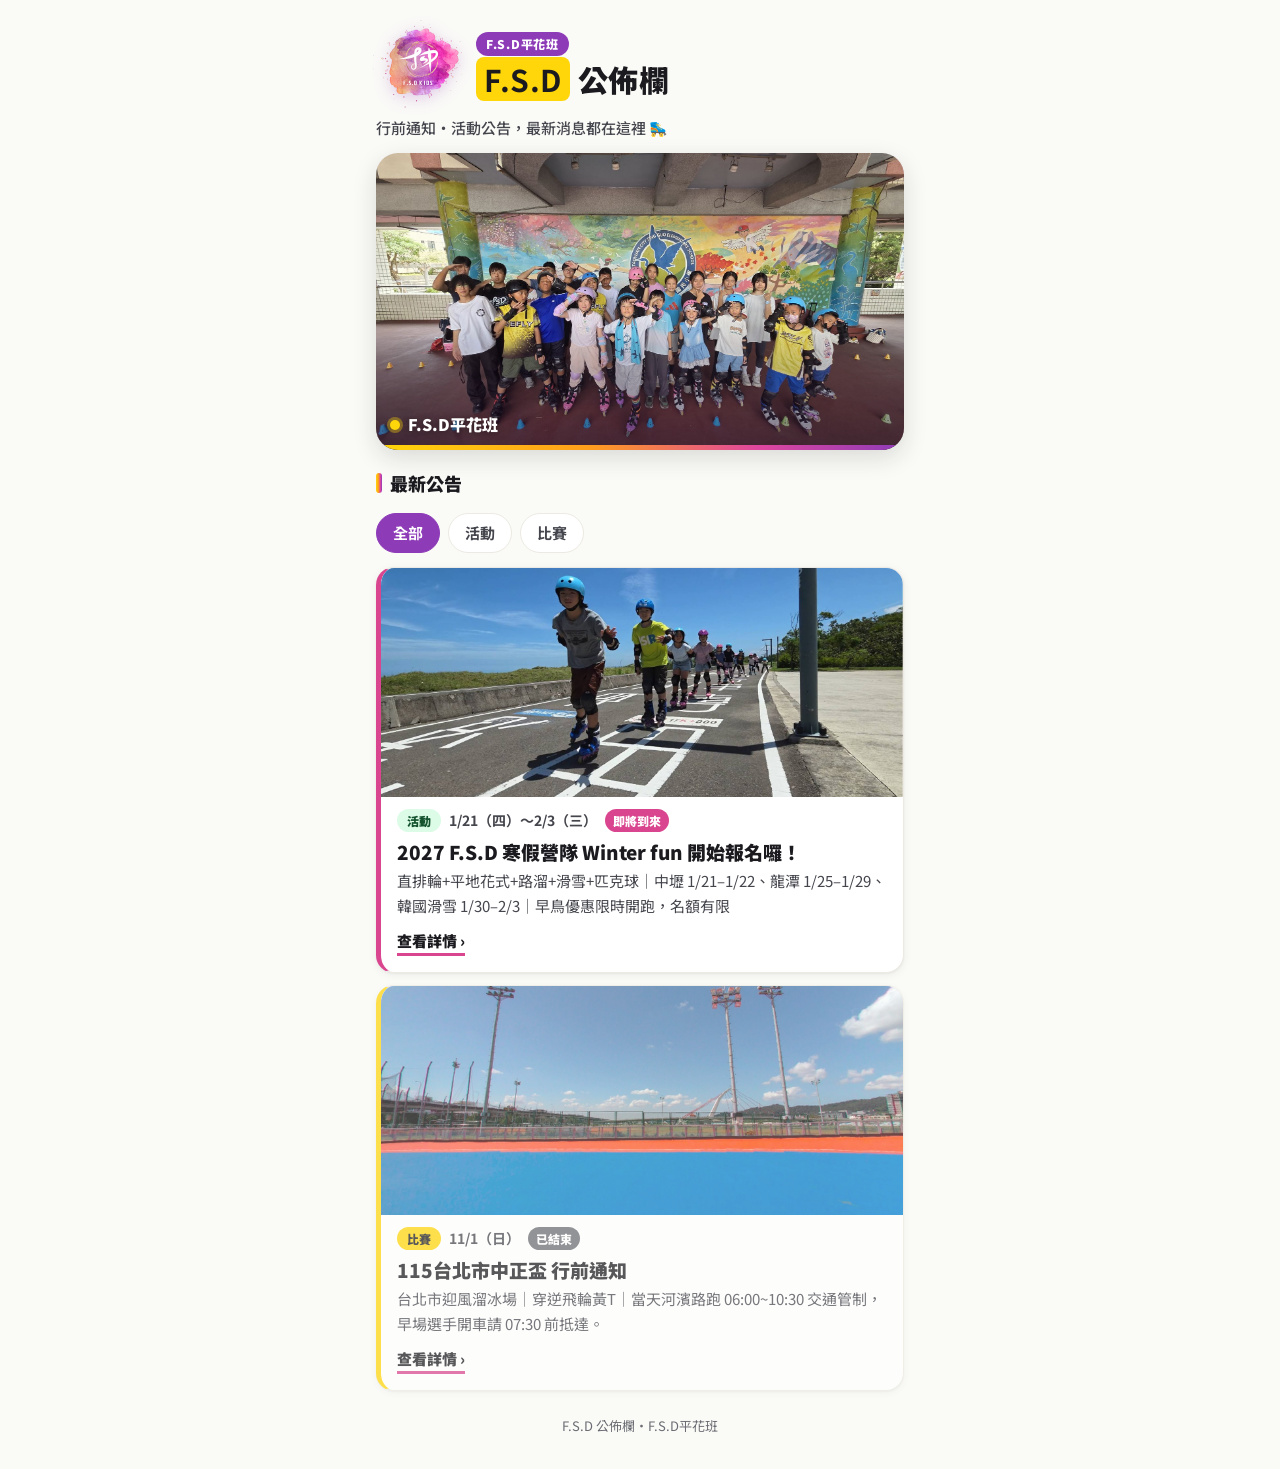
==== index.html @ 0afe8280 "已結束的公告標上「已結束」 首頁與公告頁依結束日（可選 end_date）在瀏覽當下顯示灰色徽章。  Co-authored-by: wayneking66 <wayneking66@users.no" ====
<!doctype html>
<html lang="zh-Hant-TW">
<head>
<meta charset="utf-8">
<meta name="viewport" content="width=device-width, initial-scale=1, viewport-fit=cover">
<title>F.S.D 公佈欄</title>
<meta name="description" content="F.S.D平花班 的行前通知與活動公告，最新消息都在這裡。">
<meta name="theme-color" content="#FFD60A">
<meta property="og:type" content="website">
<meta property="og:site_name" content="F.S.D 公佈欄">
<meta property="og:title" content="F.S.D 公佈欄">
<meta property="og:description" content="F.S.D平花班 的行前通知與活動公告，最新消息都在這裡。">
<meta property="og:locale" content="zh_TW">
<meta property="og:url" content="https://wayneking66.github.io/fsd-board/">
<link rel="preconnect" href="https://fonts.googleapis.com">
<link rel="preconnect" href="https://fonts.gstatic.com" crossorigin>
<link href="https://fonts.googleapis.com/css2?family=Noto+Sans+TC:wght@400;500;700;900&display=swap" rel="stylesheet">
<meta property="og:image" content="https://wayneking66.github.io/fsd-board/assets/og.jpg">
<meta property="og:image:width" content="1200">
<meta property="og:image:height" content="630">
<link rel="icon" href="favicon.ico" sizes="any">
<link rel="icon" type="image/png" sizes="32x32" href="assets/favicon-32.png">
<link rel="apple-touch-icon" href="assets/apple-touch-icon.png">
<link rel="stylesheet" href="assets/style.css">
</head>
<body style="padding-bottom:24px">
<main class="wrap">
  <header class="site-head">
    <img src="assets/logo-192.png" alt="F.S.D KIDS 標誌" width="96" height="96">
    <div><span class="team">F.S.D平花班</span><h1><b>F.S.D</b> 公佈欄</h1></div>
  </header>
  <p class="tagline">行前通知・活動公告，最新消息都在這裡 🛼</p>
  <figure class="photo" style="margin-left:0;margin-right:0">
    <img src="assets/team.jpg" alt="F.S.D平花班 團體照" width="1600" height="901">
    <figcaption><i></i>F.S.D平花班</figcaption><span class="bar"></span>
  </figure>
  <h2 class="sec-h">最新公告</h2>
  <nav class="filters" aria-label="分類篩選"><button type="button" data-f="" aria-pressed="true">全部</button><button type="button" data-f="活動" aria-pressed="false">活動</button><button type="button" data-f="比賽" aria-pressed="false">比賽</button></nav>
  <div class="list" id="list">
    <a class="item 活動 has-img" href="notices/2027-01-21-winter-fun.html" data-cat="活動" data-date="2027-01-21" data-end="2027-02-03">
      <span class="thumb"><img src="assets/winter-fun-cover.jpg" alt="F.S.D 路溜" loading="lazy"></span>
      <div class="row"><span class="cat 活動">活動</span><time datetime="2027-01-21">1/21（四）～2/3（三）</time></div>
      <h2>2027 F.S.D 寒假營隊 Winter fun 開始報名囉！</h2>
      <p>直排輪+平地花式+路溜+滑雪+匹克球｜中壢 1/21–1/22、龍潭 1/25–1/29、韓國滑雪 1/30–2/3｜早鳥優惠限時開跑，名額有限</p>
      <span class="more">查看詳情 ›</span>
    </a>
    <a class="item 比賽 has-img" href="notices/2026-11-01-zhongzheng-cup.html" data-cat="比賽" data-date="2026-11-01" data-end="2026-11-01">
      <span class="thumb"><img src="assets/venue-yingfeng.jpg" alt="迎風溜冰場" loading="lazy"></span>
      <div class="row"><span class="cat 比賽">比賽</span><time datetime="2026-11-01">11/1（日）</time></div>
      <h2>115台北市中正盃 行前通知</h2>
      <p>台北市迎風溜冰場｜穿逆飛輪黃T｜當天河濱路跑 06:00~10:30 交通管制，早場選手開車請 07:30 前抵達。</p>
      <span class="more">查看詳情 ›</span>
    </a>
  </div>
  <p class="empty" id="empty" hidden>這個分類目前沒有公告</p>
  <footer>F.S.D 公佈欄・F.S.D平花班</footer>
</main>
<script>
(function(){
  var today=new Date(), t=today.getFullYear()+'-'+('0'+(today.getMonth()+1)).slice(-2)+'-'+('0'+today.getDate()).slice(-2);
  var items=[].slice.call(document.querySelectorAll('.item'));
  items.forEach(function(a){ var d=a.getAttribute('data-date'), end=a.getAttribute('data-end')||d;
    if(end<t){ a.classList.add('past');
      var s=document.createElement('span'); s.className='ended'; s.textContent='已結束'; a.querySelector('.row').appendChild(s); }
    else if(items.indexOf(a)===items.filter(function(x){return x.getAttribute('data-date')>=t}).length-1){
      var s=document.createElement('span'); s.className='new'; s.textContent='即將到來'; a.querySelector('.row').appendChild(s);}
  });
  var btns=[].slice.call(document.querySelectorAll('.filters button'));
  btns.forEach(function(b){ b.addEventListener('click',function(){
    var f=b.getAttribute('data-f'), n=0;
    btns.forEach(function(x){x.setAttribute('aria-pressed', x===b?'true':'false')});
    items.forEach(function(a){ var show=!f||a.getAttribute('data-cat')===f; a.hidden=!show; if(show)n++; });
    document.getElementById('empty').hidden=n>0;
  }); });
})();
</script>
</body>
</html>
---- assets/style.css ----
/* F.S.D 公佈欄 — shared styles (mobile-first) */
:root{
  --y:#FFD60A; --y2:#FFE866; --y-soft:#FFF8D6; --ink:#1B1B1F; --ink2:#45464D; --muted:#6B6C73;
  --bg:#FAFAF7; --card:#fff; --line:#ECEAE2; --warn:#C2410C; --warn-bg:#FFF1E6; --warn-line:#FDBA74;
  --p:#8E3BB8; --pk:#D9468F; --p-soft:#F6ECFB; --grad:linear-gradient(90deg,#FFD60A,#FF9F1C 40%,#E0479E 72%,#8E3BB8);
  --r:18px; --shadow:0 2px 10px rgba(27,27,31,.06),0 1px 2px rgba(27,27,31,.05);
}
*{box-sizing:border-box}
html{-webkit-text-size-adjust:100%}
body{margin:0;font-family:"Noto Sans TC",-apple-system,"PingFang TC","Microsoft JhengHei",sans-serif;
  background:var(--bg);color:var(--ink);line-height:1.65;font-size:16px;padding-bottom:96px}
a{color:inherit}
.wrap{max-width:560px;margin:0 auto;padding:0 16px}
h1,h2,h3{line-height:1.3;margin:0}
.sr{position:absolute;width:1px;height:1px;overflow:hidden;clip:rect(0 0 0 0)}

/* top bar */
.topbar{position:sticky;top:0;z-index:20;background:rgba(250,250,247,.92);backdrop-filter:blur(8px);
  -webkit-backdrop-filter:blur(8px);border-bottom:1px solid var(--line)}
.topbar .wrap{display:flex;align-items:center;gap:10px;height:56px}
.back{display:inline-flex;align-items:center;gap:6px;text-decoration:none;font-weight:700;
  min-height:44px;padding:0 14px 0 10px;border-radius:999px;background:var(--y);color:var(--ink)}
.back svg{width:18px;height:18px}
.brand{font-weight:900;letter-spacing:.02em;font-size:17px;margin-left:auto;color:var(--ink2)}
.brand b{background:var(--y);padding:0 6px;border-radius:6px;color:var(--ink)}

/* hero */
.hero{margin:16px 0;background:var(--y);border-radius:24px;padding:22px 20px 20px;position:relative;overflow:hidden;box-shadow:var(--shadow)}
.hero:after{content:"";position:absolute;right:-50px;top:-50px;width:170px;height:170px;border-radius:50%;
  background:rgba(255,255,255,.28)}
.hero:before{content:"";position:absolute;right:30px;bottom:-70px;width:140px;height:140px;border-radius:50%;
  background:rgba(255,255,255,.18)}
.hero>*{position:relative;z-index:1}
.eyebrow{display:inline-block;font-size:13px;font-weight:700;background:var(--ink);color:var(--y);
  padding:3px 10px;border-radius:999px;letter-spacing:.06em}
.hero h1{font-size:28px;font-weight:900;margin:12px 0 6px}
.hero .sub{font-weight:500;color:#3a3510;margin:0}
.hero-meta{display:flex;flex-wrap:wrap;gap:8px;margin-top:14px}
.pill{display:inline-flex;align-items:center;gap:6px;background:rgba(255,255,255,.75);border-radius:999px;
  padding:6px 12px;font-weight:700;font-size:15px}

/* sections */
section{margin:22px 0}
.sec-title{display:flex;align-items:center;gap:8px;font-size:19px;font-weight:900;margin:0 0 12px}
.sec-title .ico{width:32px;height:32px;display:grid;place-items:center;border-radius:10px;background:var(--y-soft);font-size:17px}
.card{background:var(--card);border:1px solid var(--line);border-radius:var(--r);padding:16px;box-shadow:var(--shadow)}

/* info grid */
.info{display:grid;gap:10px}
.info .card{display:flex;gap:14px;align-items:flex-start}
.info .k{flex:0 0 auto;width:44px;height:44px;border-radius:14px;background:var(--y-soft);display:grid;place-items:center;font-size:22px}
.info .lbl{font-size:13px;color:var(--muted);font-weight:700;letter-spacing:.04em}
.info .val{font-size:17px;font-weight:700}
.info .body{flex:1;min-width:0}
.chips{display:flex;flex-wrap:wrap;gap:6px;margin-top:6px}
.chip{background:var(--y-soft);border:1px solid #F5E08A;border-radius:999px;padding:4px 11px;font-size:15px;font-weight:500}
.mini-btn{display:inline-flex;align-items:center;justify-content:center;gap:6px;margin-top:10px;min-height:44px;
  padding:0 16px;border-radius:12px;background:var(--ink);color:#fff;text-decoration:none;font-weight:700;font-size:15px}

/* big buttons */
.btns{display:grid;gap:10px}
.btn{display:flex;align-items:center;gap:12px;min-height:64px;padding:12px 16px;border-radius:16px;text-decoration:none;
  font-weight:900;font-size:17px;box-shadow:var(--shadow)}
.btn small{display:block;font-weight:500;font-size:13px;opacity:.8}
.btn .bi{font-size:24px}
.btn .arr{margin-left:auto;font-size:20px}
.btn-y{background:var(--y);color:var(--ink)}
.btn-d{background:var(--ink);color:#fff}

/* warning */
.warn{background:var(--warn-bg);border:2px solid var(--warn-line);border-radius:var(--r);padding:16px;}
.warn h2{color:var(--warn);font-size:19px;font-weight:900;display:flex;gap:8px;align-items:center}
.warn .tag{display:inline-block;background:var(--warn);color:#fff;font-size:12px;font-weight:700;padding:2px 8px;border-radius:999px;margin-left:auto;white-space:nowrap}
.warn p{margin:10px 0 0}
.warn .hl{background:#fff;border-radius:12px;padding:12px;margin-top:12px;border-left:5px solid var(--warn)}
.warn strong{color:#9A3412}
.kv{display:grid;grid-template-columns:auto 1fr;gap:6px 12px;margin-top:12px;font-size:15px}
.kv dt{font-weight:900;color:var(--warn)}
.kv dd{margin:0}

/* timeline */
.legend{display:flex;gap:12px;flex-wrap:wrap;font-size:13px;color:var(--ink2);margin:-4px 0 12px}
.legend span{display:inline-flex;align-items:center;gap:6px}
.dot{width:12px;height:12px;border-radius:50%;display:inline-block;background:#D6D5CF}
.dot.on{background:var(--y);box-shadow:0 0 0 2px var(--ink)}
.tl{list-style:none;margin:0;padding:0;position:relative}
.tl:before{content:"";position:absolute;left:9px;top:8px;bottom:8px;width:2px;background:var(--line)}
.tl li{position:relative;padding:0 0 10px 30px}
.tl li:before{content:"";position:absolute;left:3px;top:18px;width:14px;height:14px;border-radius:50%;background:#D6D5CF;border:2px solid var(--bg)}
.tl .ev{border-radius:14px;padding:10px 14px;background:transparent;color:var(--muted)}
.tl .time{font-variant-numeric:tabular-nums;font-size:13px;font-weight:700;letter-spacing:.02em}
.tl .name{font-weight:700;font-size:16px}
.tl .note{font-size:13px}
.tl li.on:before{background:var(--y);box-shadow:0 0 0 2px var(--ink);border-color:var(--y)}
.tl li.on .ev{background:#fff;border:2px solid var(--y);color:var(--ink);box-shadow:var(--shadow)}
.tl li.on .name{font-size:17px;font-weight:900}
.tl .badge{display:inline-block;margin-left:6px;vertical-align:2px;font-size:12px;font-weight:900;background:var(--y);color:var(--ink);padding:1px 8px;border-radius:999px}
.tl li.break .ev{font-style:italic}
.fine{font-size:13px;color:var(--muted);margin-top:4px}

/* reminders */
.rem{list-style:none;padding:0;margin:0;display:grid;gap:10px}
.rem>li{display:flex;gap:12px;background:#fff;border:1px solid var(--line);border-radius:var(--r);padding:14px;box-shadow:var(--shadow)}
.rem .n{flex:0 0 auto;width:34px;height:34px;border-radius:50%;background:var(--y);font-weight:900;display:grid;place-items:center}
.rem h3{font-size:17px;font-weight:900;margin:4px 0 4px}
.rem p{margin:0;color:var(--ink2)}
.rem ol{margin:6px 0 0;padding-left:1.4em;color:var(--ink2)}

/* sticky call */
.callbar{position:fixed;left:0;right:0;bottom:0;z-index:30;padding:10px 16px calc(10px + env(safe-area-inset-bottom));
  background:linear-gradient(to top,var(--bg) 70%,rgba(250,250,247,0))}
.callbar a{max-width:528px;margin:0 auto;display:flex;align-items:center;justify-content:center;gap:10px;min-height:56px;border-radius:16px;
  background:var(--ink);color:#fff;text-decoration:none;font-weight:900;font-size:17px;box-shadow:0 6px 20px rgba(0,0,0,.18)}
.callbar a span{color:var(--y)}

footer{text-align:center;color:var(--muted);font-size:13px;padding:24px 0 8px}

/* home: notice list */
.home-hero{margin:16px 0 8px;background:var(--y);border-radius:24px;padding:24px 20px;position:relative;overflow:hidden;box-shadow:var(--shadow)}
.home-hero:after{content:"";position:absolute;right:-40px;top:-60px;width:180px;height:180px;border-radius:50%;background:rgba(255,255,255,.3)}
.home-hero>*{position:relative;z-index:1}
.home-hero h1{font-size:32px;font-weight:900;letter-spacing:.02em}
.home-hero p{margin:6px 0 0;font-weight:500;color:#3a3510}
.filters{display:flex;gap:8px;overflow-x:auto;padding:4px 0 6px;margin:14px 0 4px;scrollbar-width:none}
.filters button{flex:0 0 auto;min-height:40px;padding:0 16px;border-radius:999px;border:1px solid var(--line);background:#fff;
  font:inherit;font-weight:700;font-size:15px;color:var(--ink2);cursor:pointer}
.filters button[aria-pressed="true"]{background:var(--ink);color:#fff;border-color:var(--ink)}
.list{display:grid;gap:12px;margin-top:8px}
.item{display:block;text-decoration:none;background:#fff;border:1px solid var(--line);border-radius:var(--r);padding:16px;box-shadow:var(--shadow);position:relative}
.item:active{transform:scale(.99)}
.item .row{display:flex;align-items:center;gap:8px;flex-wrap:wrap}
.item time{font-size:14px;font-weight:700;color:var(--ink2);font-variant-numeric:tabular-nums}
.cat{font-size:12px;font-weight:900;padding:2px 10px;border-radius:999px;background:var(--y);color:var(--ink)}
.cat.活動{background:#DCFCE7;color:#14532D}
.cat.公告{background:#E0E7FF;color:#1E1B4B}
.new{font-size:12px;font-weight:900;color:#fff;background:var(--warn);padding:2px 8px;border-radius:999px}
.item h2{font-size:19px;font-weight:900;margin:8px 0 4px}
.item p{margin:0;color:var(--ink2);font-size:15px}
.item .more{display:inline-flex;margin-top:10px;font-weight:900;font-size:15px;border-bottom:3px solid var(--y)}
.item.past{opacity:.72}
.empty{text-align:center;color:var(--muted);padding:30px 0}
@media (min-width:480px){.hero h1{font-size:32px}.info{grid-template-columns:1fr 1fr}.info .wide{grid-column:1/-1}}

/* ---- logo / photo additions ---- */
.brand{display:inline-flex;align-items:center;gap:6px}
.brand img{width:34px;height:34px}
.topbar{border-bottom:0}
.topbar:after{content:"";display:block;height:3px;background:var(--grad)}
.site-head{display:flex;align-items:center;gap:14px;padding:18px 0 10px}
.site-head img{width:84px;height:84px;flex:0 0 auto;filter:drop-shadow(0 3px 8px rgba(142,59,184,.25))}
.site-head h1{font-size:30px;font-weight:900;letter-spacing:.02em}
.site-head h1 b{background:var(--y);padding:0 8px;border-radius:8px;box-decoration-break:clone}
.site-head p{margin:4px 0 0;color:var(--ink2);font-weight:500;font-size:15px}
.site-head .team{display:inline-block;font-size:12px;font-weight:900;letter-spacing:.06em;color:#fff;background:var(--p);padding:2px 10px;border-radius:999px;margin-bottom:4px}
.photo{position:relative;margin:6px 0 4px;border-radius:22px;overflow:hidden;box-shadow:0 8px 24px rgba(27,27,31,.14);aspect-ratio:16/9;background:#eee}
.photo img{display:block;width:100%;height:100%;object-fit:cover}
.photo:after{content:"";position:absolute;inset:0;background:linear-gradient(0deg,rgba(30,12,40,.55),rgba(30,12,40,0) 45%)}
.photo figcaption{position:absolute;left:14px;bottom:12px;z-index:1;color:#fff;font-weight:900;font-size:16px;display:flex;align-items:center;gap:8px;text-shadow:0 1px 6px rgba(0,0,0,.4)}
.photo figcaption i{display:inline-block;width:10px;height:10px;border-radius:50%;background:var(--y);box-shadow:0 0 0 3px rgba(255,214,10,.35)}
.photo .bar{position:absolute;left:0;right:0;bottom:0;height:5px;background:var(--grad);z-index:1}
.sec-h{font-size:18px;font-weight:900;margin:22px 0 0;display:flex;align-items:center;gap:8px}
.sec-h:before{content:"";width:6px;height:20px;border-radius:3px;background:var(--grad)}
.filters button[aria-pressed="true"]{background:var(--p);border-color:var(--p)}
.cat.比賽{background:var(--y);color:var(--ink)}
.new{background:var(--pk)}
.ended{font-size:12px;font-weight:900;color:#fff;background:var(--muted);padding:2px 8px;border-radius:999px}
.pill.ended{font-size:15px;padding:6px 12px}
.item{border-left:5px solid var(--y)}
.item.活動{border-left-color:var(--pk)}
.item .more{border-bottom-color:var(--pk)}
.hero .eyebrow{background:var(--p);color:#fff}
.site-head{padding:16px 0 4px;gap:10px}
.site-head img{width:96px;height:96px;margin-left:-6px}
.tagline{margin:0 0 12px;color:var(--ink2);font-weight:500;font-size:15px}
/* notice banner photo + home card thumbnails */
.photo.venue{margin:0 0 4px}
.credit{margin:4px 4px 0;font-size:11px;color:var(--muted);text-align:right}
.credit a{color:inherit}
.item.has-img{padding-top:0;overflow:hidden}
.item .thumb{display:block;margin:0 -16px 12px -16px;aspect-ratio:16/7;overflow:hidden;background:#eee}
.item .thumb img{display:block;width:100%;height:100%;object-fit:cover}
.item .thumb img{object-position:center 80%}
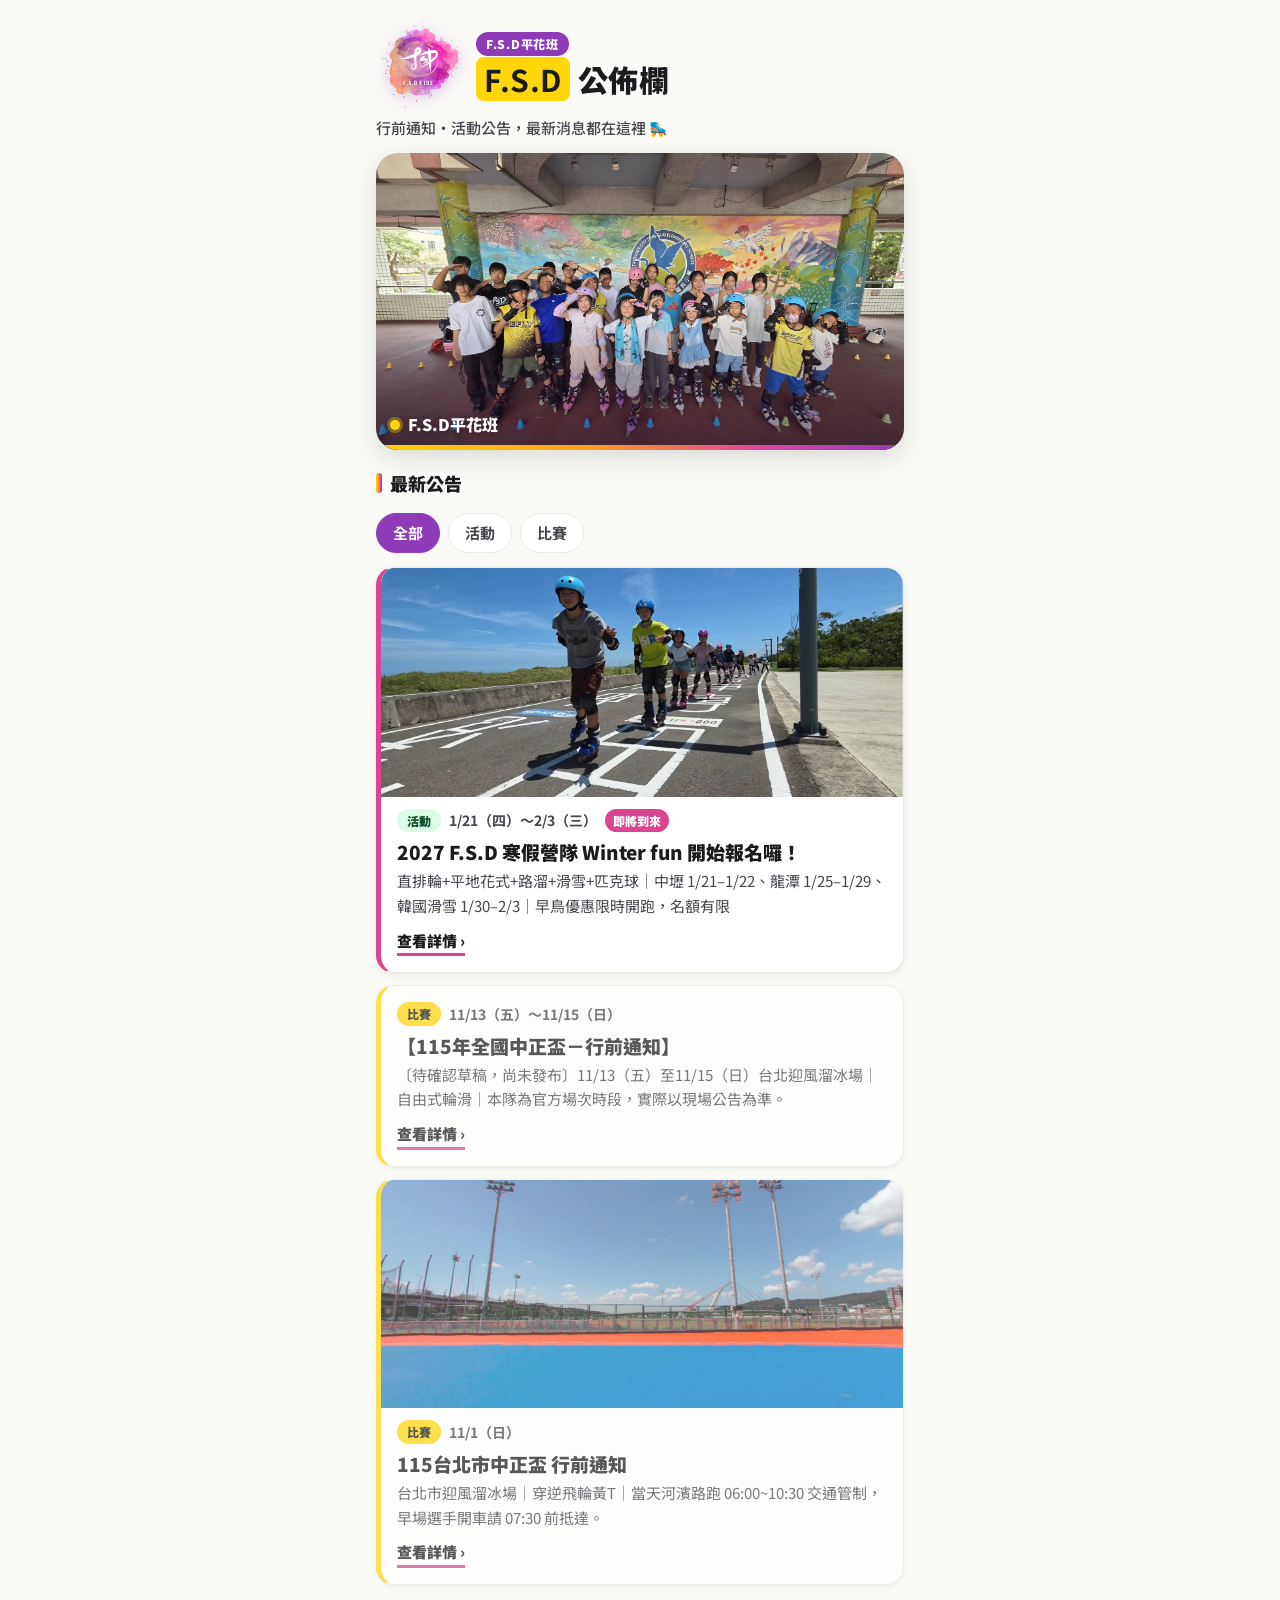
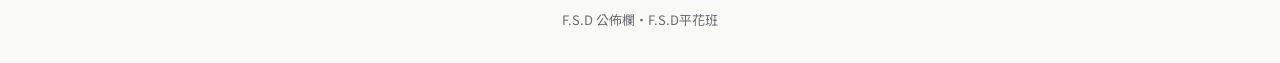
==== commit d4bb6405: "預覽：115年全國中正盃行前通知草稿 依校正後場次時段整理三日行前通知，治平高中統編45001503。尚未發布。  Co-authored-by: wayneking66 <wayneking66@u" ====
--- a/index.html
+++ b/index.html
@@ -37,14 +37,21 @@
   <h2 class="sec-h">最新公告</h2>
   <nav class="filters" aria-label="分類篩選"><button type="button" data-f="" aria-pressed="true">全部</button><button type="button" data-f="活動" aria-pressed="false">活動</button><button type="button" data-f="比賽" aria-pressed="false">比賽</button></nav>
   <div class="list" id="list">
-    <a class="item 活動 has-img" href="notices/2027-01-21-winter-fun.html" data-cat="活動" data-date="2027-01-21" data-end="2027-02-03">
+    <a class="item 活動 has-img" href="notices/2027-01-21-winter-fun.html" data-cat="活動" data-date="2027-01-21">
       <span class="thumb"><img src="assets/winter-fun-cover.jpg" alt="F.S.D 路溜" loading="lazy"></span>
       <div class="row"><span class="cat 活動">活動</span><time datetime="2027-01-21">1/21（四）～2/3（三）</time></div>
       <h2>2027 F.S.D 寒假營隊 Winter fun 開始報名囉！</h2>
       <p>直排輪+平地花式+路溜+滑雪+匹克球｜中壢 1/21–1/22、龍潭 1/25–1/29、韓國滑雪 1/30–2/3｜早鳥優惠限時開跑，名額有限</p>
       <span class="more">查看詳情 ›</span>
     </a>
-    <a class="item 比賽 has-img" href="notices/2026-11-01-zhongzheng-cup.html" data-cat="比賽" data-date="2026-11-01" data-end="2026-11-01">
+    <a class="item 比賽" href="notices/2026-11-13-national-zhongzheng.html" data-cat="比賽" data-date="2026-11-13">
+      
+      <div class="row"><span class="cat 比賽">比賽</span><time datetime="2026-11-13">11/13（五）～11/15（日）</time></div>
+      <h2>【115年全國中正盃－行前通知】</h2>
+      <p>〔待確認草稿，尚未發布〕11/13（五）至11/15（日）台北迎風溜冰場｜自由式輪滑｜本隊為官方場次時段，實際以現場公告為準。</p>
+      <span class="more">查看詳情 ›</span>
+    </a>
+    <a class="item 比賽 has-img" href="notices/2026-11-01-zhongzheng-cup.html" data-cat="比賽" data-date="2026-11-01">
       <span class="thumb"><img src="assets/venue-yingfeng.jpg" alt="迎風溜冰場" loading="lazy"></span>
       <div class="row"><span class="cat 比賽">比賽</span><time datetime="2026-11-01">11/1（日）</time></div>
       <h2>115台北市中正盃 行前通知</h2>
@@ -59,9 +66,8 @@
 (function(){
   var today=new Date(), t=today.getFullYear()+'-'+('0'+(today.getMonth()+1)).slice(-2)+'-'+('0'+today.getDate()).slice(-2);
   var items=[].slice.call(document.querySelectorAll('.item'));
-  items.forEach(function(a){ var d=a.getAttribute('data-date'), end=a.getAttribute('data-end')||d;
-    if(end<t){ a.classList.add('past');
-      var s=document.createElement('span'); s.className='ended'; s.textContent='已結束'; a.querySelector('.row').appendChild(s); }
+  items.forEach(function(a){ var d=a.getAttribute('data-date');
+    if(d<t) a.classList.add('past');
     else if(items.indexOf(a)===items.filter(function(x){return x.getAttribute('data-date')>=t}).length-1){
       var s=document.createElement('span'); s.className='new'; s.textContent='即將到來'; a.querySelector('.row').appendChild(s);}
   });
--- a/assets/style.css
+++ b/assets/style.css
@@ -163,8 +163,6 @@
 .filters button[aria-pressed="true"]{background:var(--p);border-color:var(--p)}
 .cat.比賽{background:var(--y);color:var(--ink)}
 .new{background:var(--pk)}
-.ended{font-size:12px;font-weight:900;color:#fff;background:var(--muted);padding:2px 8px;border-radius:999px}
-.pill.ended{font-size:15px;padding:6px 12px}
 .item{border-left:5px solid var(--y)}
 .item.活動{border-left-color:var(--pk)}
 .item .more{border-bottom-color:var(--pk)}
@@ -180,3 +178,21 @@
 .item .thumb{display:block;margin:0 -16px 12px -16px;aspect-ratio:16/7;overflow:hidden;background:#eee}
 .item .thumb img{display:block;width:100%;height:100%;object-fit:cover}
 .item .thumb img{object-position:center 80%}
+/* national cup pre-event notice */
+.eyebrow.draft{background:#5C5D66;color:#fff;letter-spacing:.04em}
+.date-xl{font-size:22px;font-weight:900;line-height:1.35}
+.day{background:#fff;border:1px solid var(--line);border-radius:18px;padding:14px;box-shadow:var(--shadow);margin:0 0 12px}
+.day .when{display:flex;flex-wrap:wrap;align-items:baseline;justify-content:space-between;gap:6px 12px}
+.day .d{font-size:15px;font-weight:900}
+.day .win{font-size:26px;font-weight:900;letter-spacing:.01em;line-height:1.2}
+.scene{margin-top:12px}
+.scene h3{margin:0 0 8px;font-size:15px;font-weight:900}
+.ath{background:var(--y-soft);border:1px solid #F5E08A;border-radius:14px;padding:12px;margin-top:8px}
+.ath .who{display:flex;align-items:center;gap:8px;flex-wrap:wrap}
+.ath .who b{font-size:18px}
+.ath .no{font-size:13px;font-weight:900;background:var(--ink);color:#fff;border-radius:999px;padding:2px 8px}
+.ath .sch{color:var(--ink2);font-weight:700}
+.ath .ev{margin-top:4px;font-weight:700}
+.tax{background:#fff;border:1px solid var(--line);border-radius:16px;padding:14px;box-shadow:var(--shadow)}
+.tax .num{font-size:26px;font-weight:900;letter-spacing:.04em;font-variant-numeric:tabular-nums;line-height:1.2}
+.tax .nm{font-weight:700;margin-top:4px}
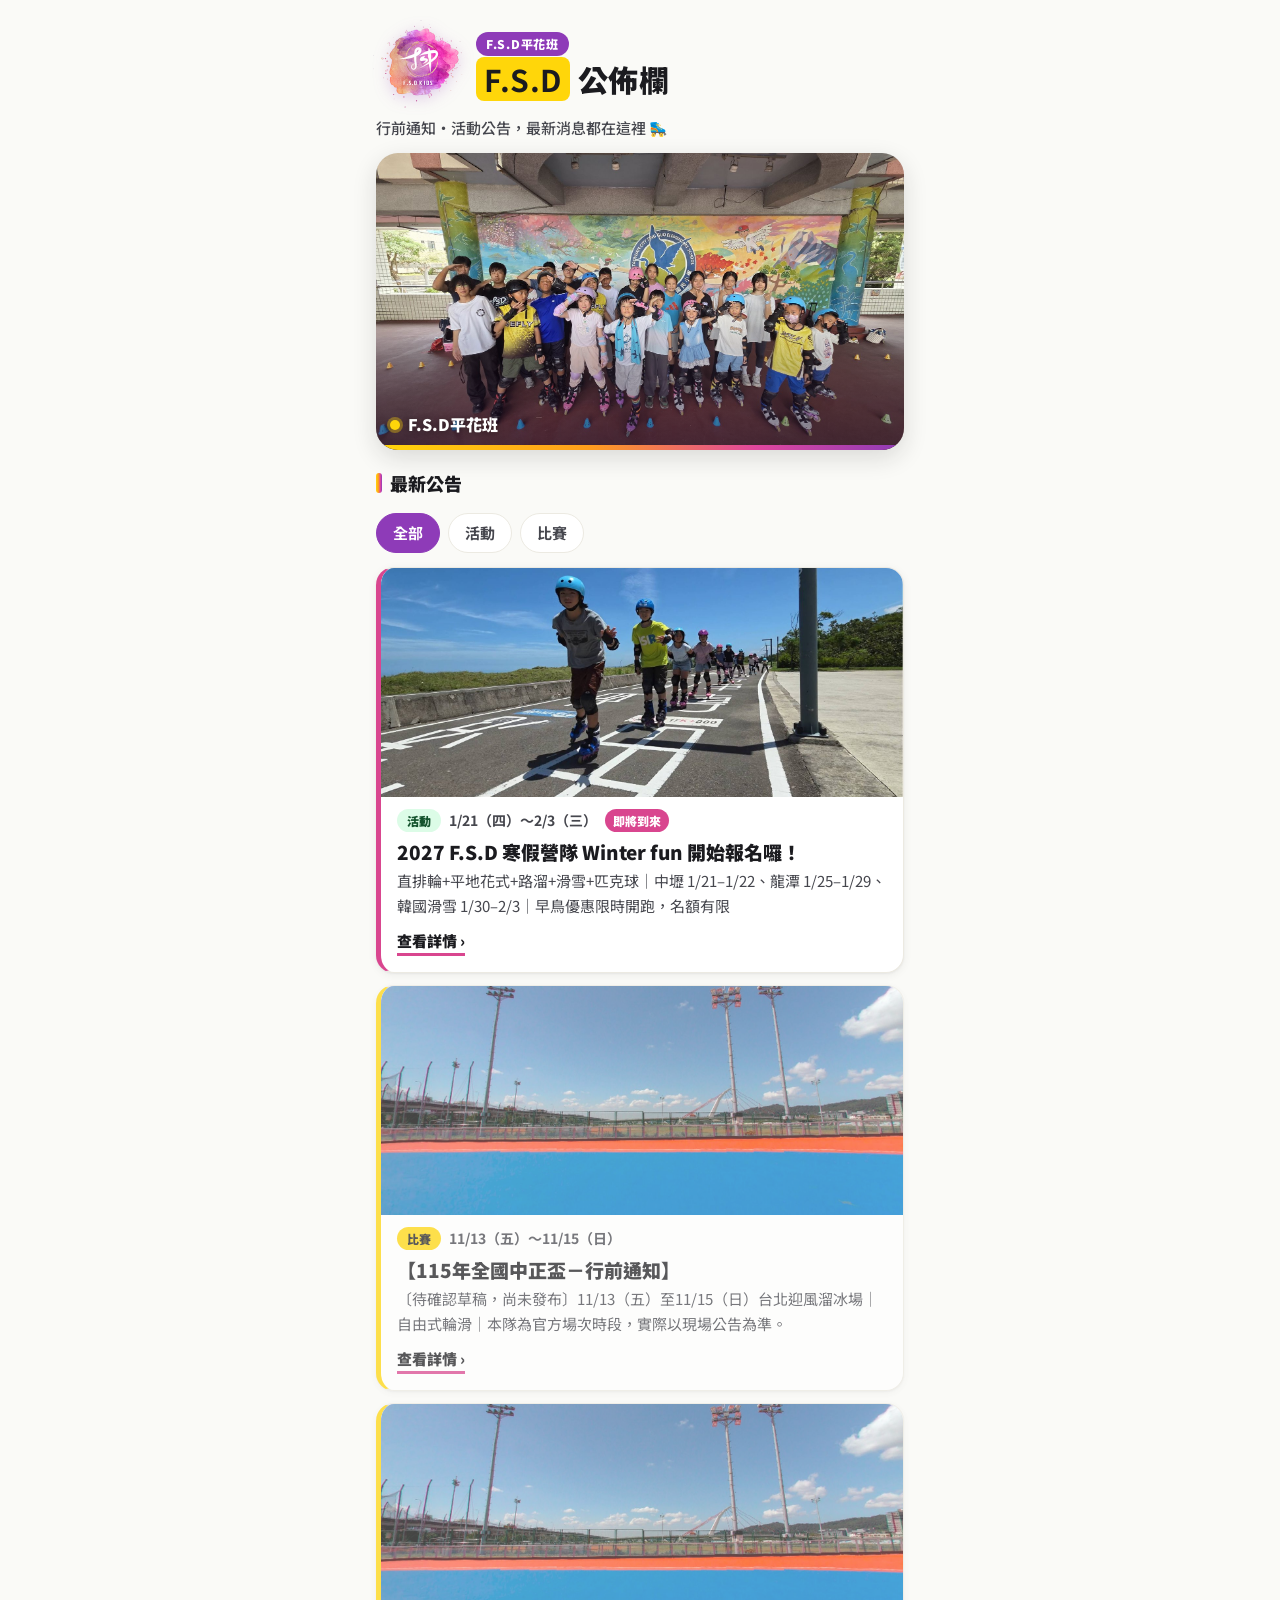
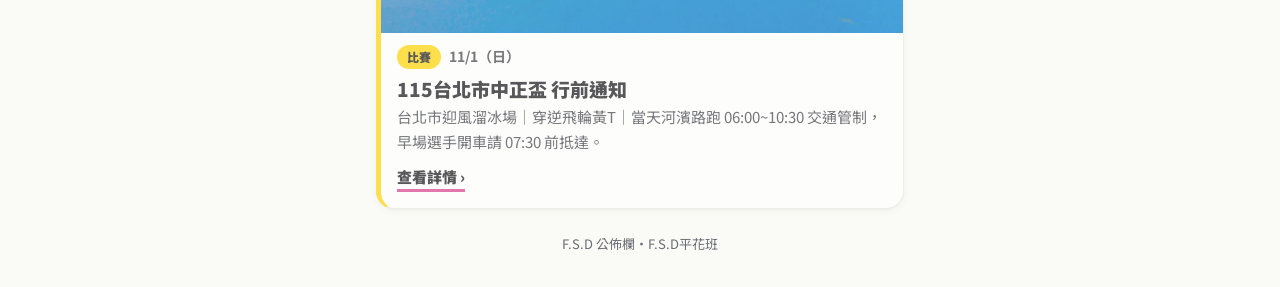
==== commit d09de815: "簡化全國中正盃行前通知，對齊既有公告版面 地點名稱直接連到 Google 地圖，選手、場次時段與五所學校統編保留。  Co-authored-by: wayneking66 <wayneking66@" ====
--- a/index.html
+++ b/index.html
@@ -44,8 +44,8 @@
       <p>直排輪+平地花式+路溜+滑雪+匹克球｜中壢 1/21–1/22、龍潭 1/25–1/29、韓國滑雪 1/30–2/3｜早鳥優惠限時開跑，名額有限</p>
       <span class="more">查看詳情 ›</span>
     </a>
-    <a class="item 比賽" href="notices/2026-11-13-national-zhongzheng.html" data-cat="比賽" data-date="2026-11-13">
-      
+    <a class="item 比賽 has-img" href="notices/2026-11-13-national-zhongzheng.html" data-cat="比賽" data-date="2026-11-13">
+      <span class="thumb"><img src="assets/venue-yingfeng.jpg" alt="迎風溜冰場" loading="lazy"></span>
       <div class="row"><span class="cat 比賽">比賽</span><time datetime="2026-11-13">11/13（五）～11/15（日）</time></div>
       <h2>【115年全國中正盃－行前通知】</h2>
       <p>〔待確認草稿，尚未發布〕11/13（五）至11/15（日）台北迎風溜冰場｜自由式輪滑｜本隊為官方場次時段，實際以現場公告為準。</p>
--- a/assets/style.css
+++ b/assets/style.css
@@ -178,21 +178,3 @@
 .item .thumb{display:block;margin:0 -16px 12px -16px;aspect-ratio:16/7;overflow:hidden;background:#eee}
 .item .thumb img{display:block;width:100%;height:100%;object-fit:cover}
 .item .thumb img{object-position:center 80%}
-/* national cup pre-event notice */
-.eyebrow.draft{background:#5C5D66;color:#fff;letter-spacing:.04em}
-.date-xl{font-size:22px;font-weight:900;line-height:1.35}
-.day{background:#fff;border:1px solid var(--line);border-radius:18px;padding:14px;box-shadow:var(--shadow);margin:0 0 12px}
-.day .when{display:flex;flex-wrap:wrap;align-items:baseline;justify-content:space-between;gap:6px 12px}
-.day .d{font-size:15px;font-weight:900}
-.day .win{font-size:26px;font-weight:900;letter-spacing:.01em;line-height:1.2}
-.scene{margin-top:12px}
-.scene h3{margin:0 0 8px;font-size:15px;font-weight:900}
-.ath{background:var(--y-soft);border:1px solid #F5E08A;border-radius:14px;padding:12px;margin-top:8px}
-.ath .who{display:flex;align-items:center;gap:8px;flex-wrap:wrap}
-.ath .who b{font-size:18px}
-.ath .no{font-size:13px;font-weight:900;background:var(--ink);color:#fff;border-radius:999px;padding:2px 8px}
-.ath .sch{color:var(--ink2);font-weight:700}
-.ath .ev{margin-top:4px;font-weight:700}
-.tax{background:#fff;border:1px solid var(--line);border-radius:16px;padding:14px;box-shadow:var(--shadow)}
-.tax .num{font-size:26px;font-weight:900;letter-spacing:.04em;font-variant-numeric:tabular-nums;line-height:1.2}
-.tax .nm{font-weight:700;margin-top:4px}
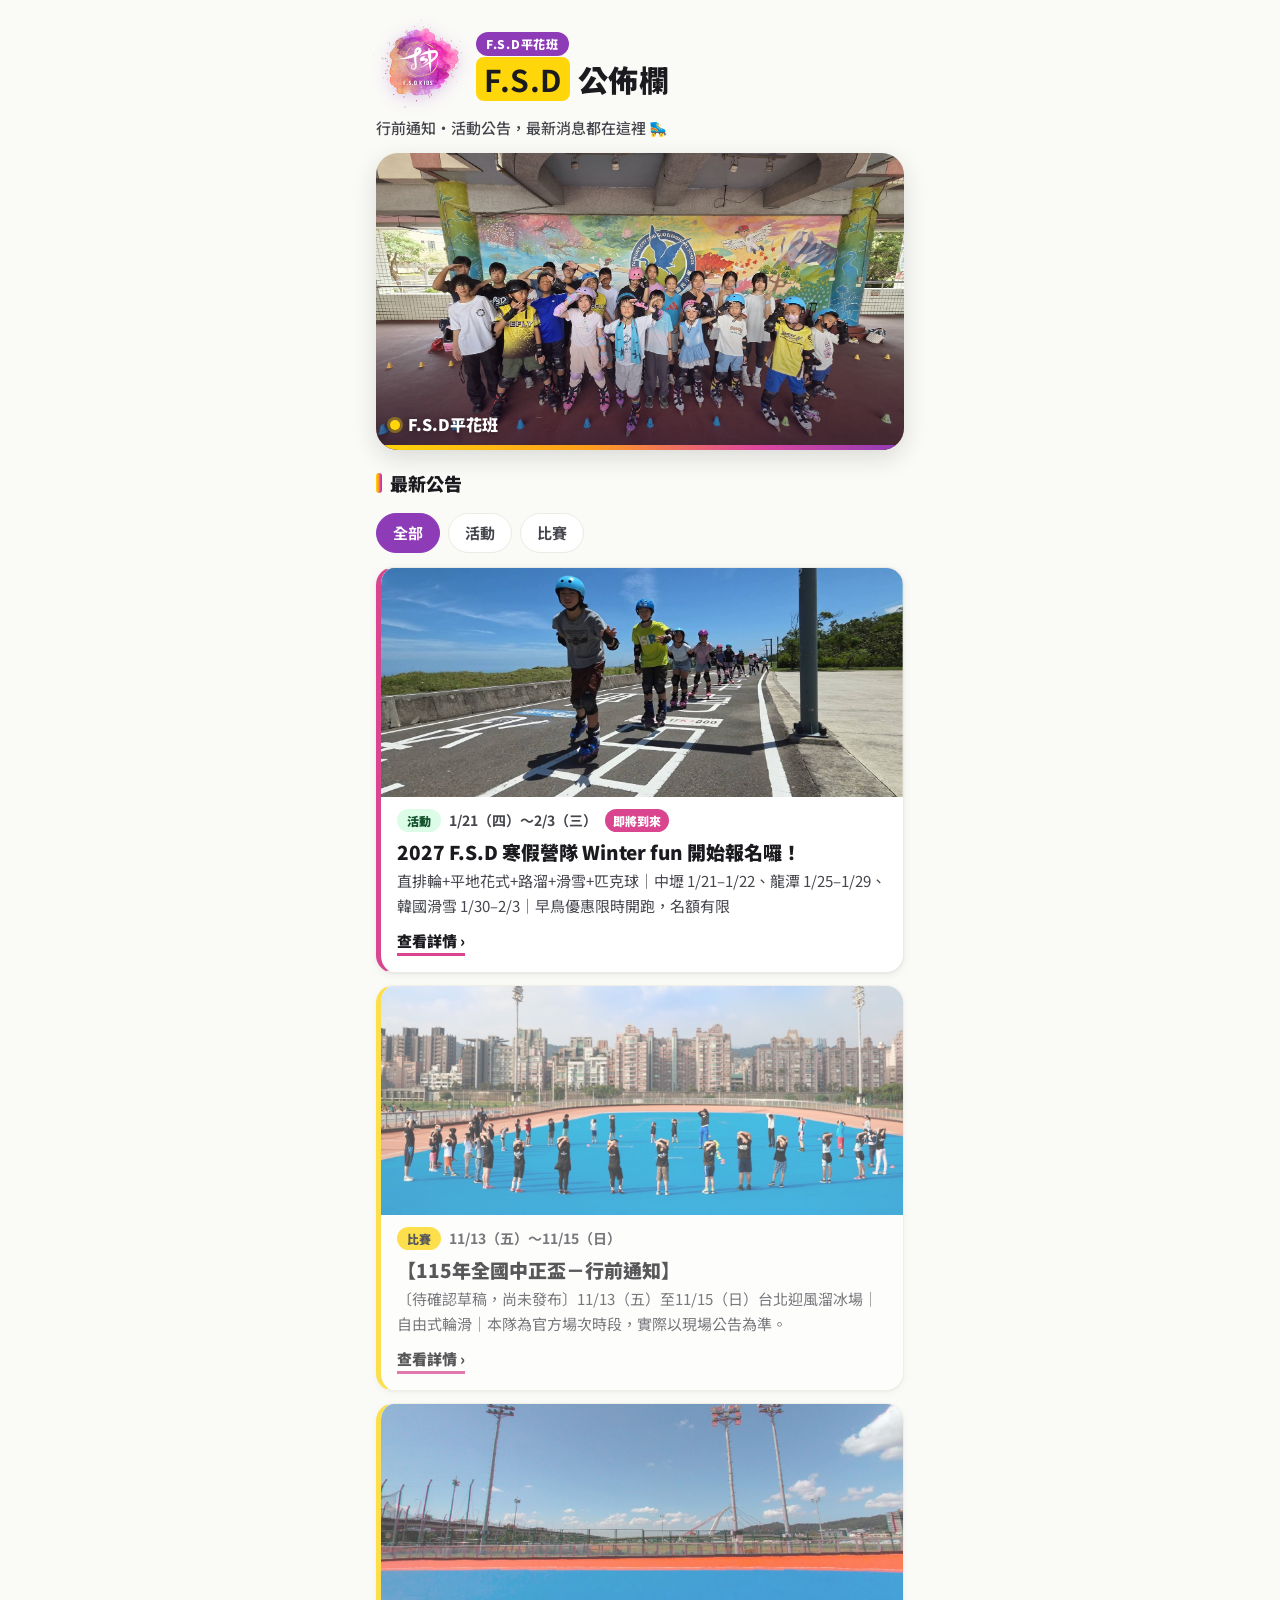
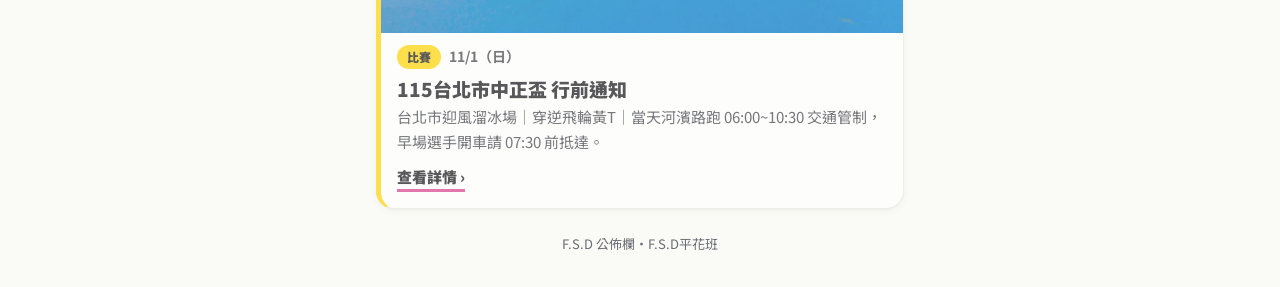
==== commit bcd63427: "全國中正盃改用另一張迎風溜冰場官方照片 與 11/1 北市中正盃的場地空景分開，出處仍是體育局場館系統。  Co-authored-by: wayneking66 <wayneking66@users" ====
--- a/index.html
+++ b/index.html
@@ -45,7 +45,7 @@
       <span class="more">查看詳情 ›</span>
     </a>
     <a class="item 比賽 has-img" href="notices/2026-11-13-national-zhongzheng.html" data-cat="比賽" data-date="2026-11-13">
-      <span class="thumb"><img src="assets/venue-yingfeng.jpg" alt="迎風溜冰場" loading="lazy"></span>
+      <span class="thumb"><img src="assets/venue-yingfeng-rink.jpg" alt="迎風河濱公園競速溜冰場" loading="lazy"></span>
       <div class="row"><span class="cat 比賽">比賽</span><time datetime="2026-11-13">11/13（五）～11/15（日）</time></div>
       <h2>【115年全國中正盃－行前通知】</h2>
       <p>〔待確認草稿，尚未發布〕11/13（五）至11/15（日）台北迎風溜冰場｜自由式輪滑｜本隊為官方場次時段，實際以現場公告為準。</p>
--- a/assets/style.css
+++ b/assets/style.css
@@ -178,3 +178,7 @@
 .item .thumb{display:block;margin:0 -16px 12px -16px;aspect-ratio:16/7;overflow:hidden;background:#eee}
 .item .thumb img{display:block;width:100%;height:100%;object-fit:cover}
 .item .thumb img{object-position:center 80%}
+.plain{width:100%;border-collapse:collapse;font-size:14px}
+.plain th,.plain td{border-bottom:1px solid var(--line);padding:8px 6px;text-align:left;vertical-align:top}
+.plain td:first-child{white-space:nowrap;font-weight:700}
+.plain th{font-size:13px;color:var(--muted);font-weight:700}
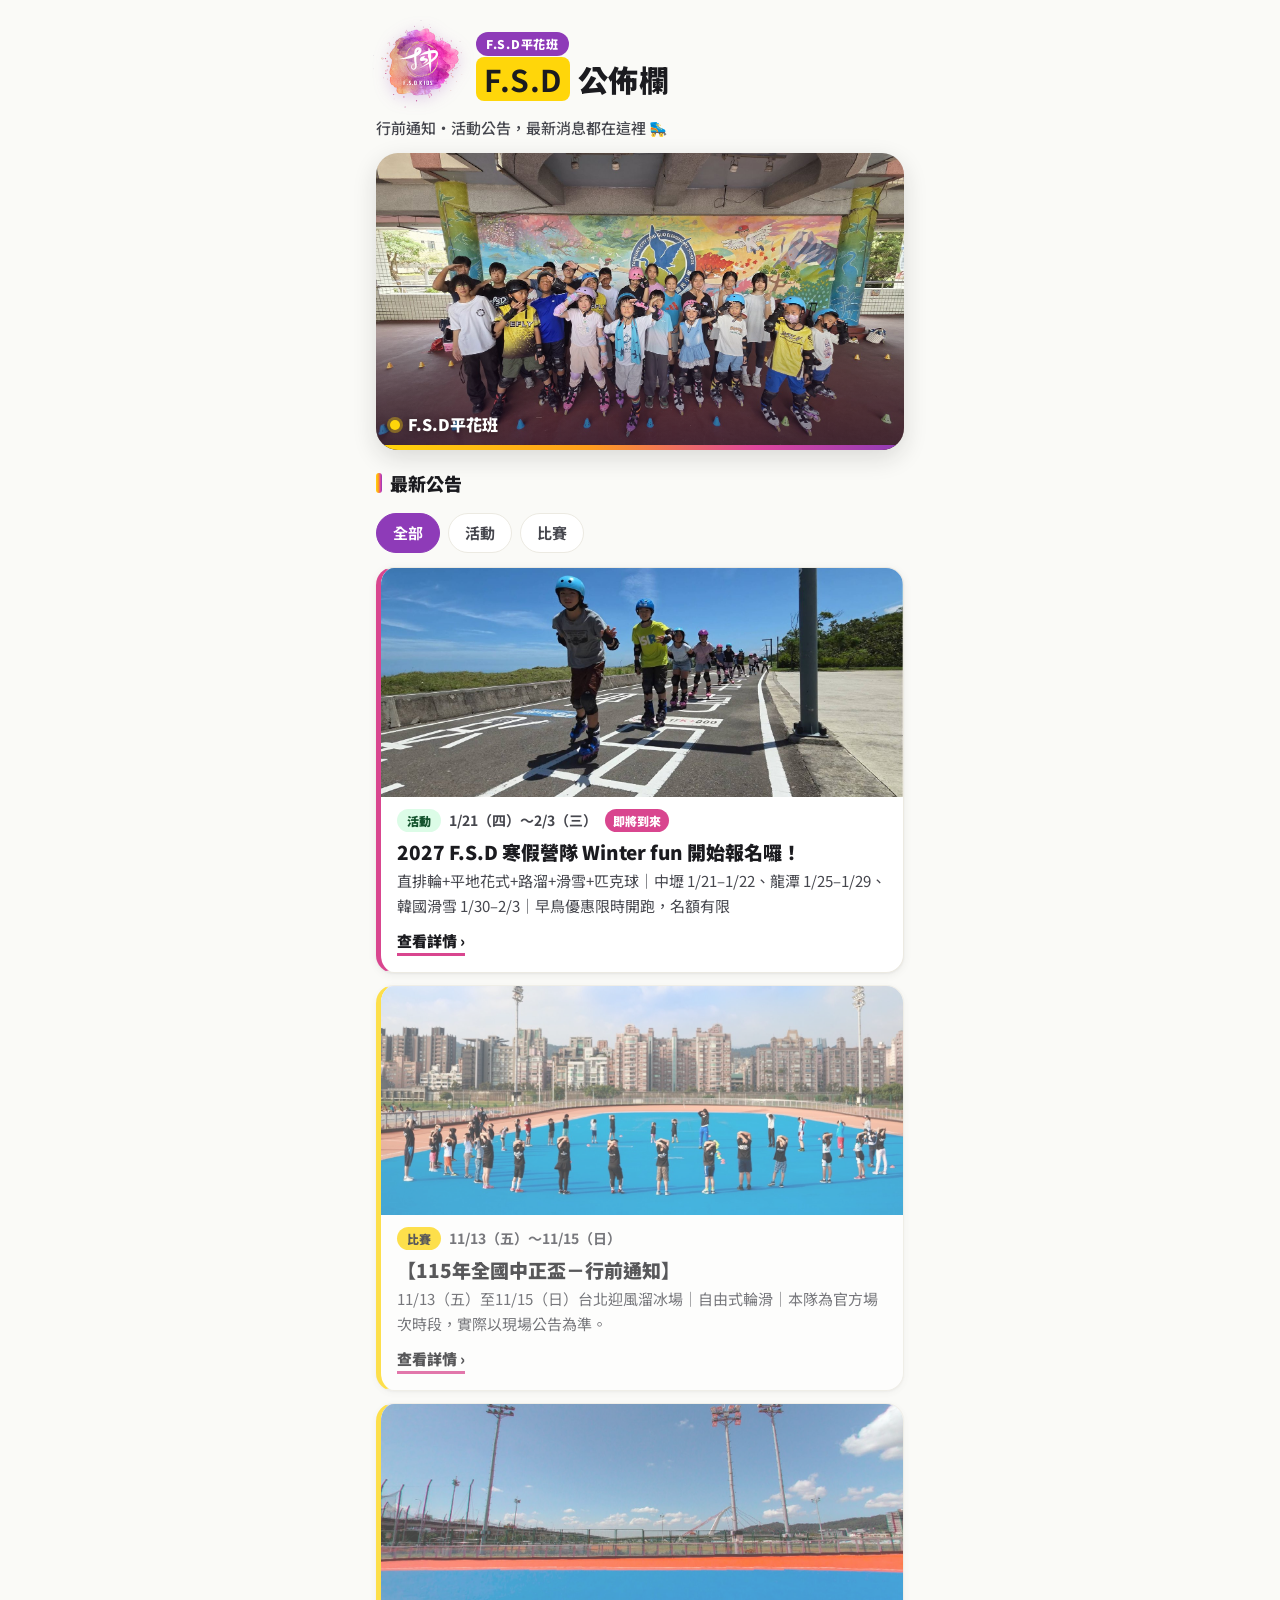
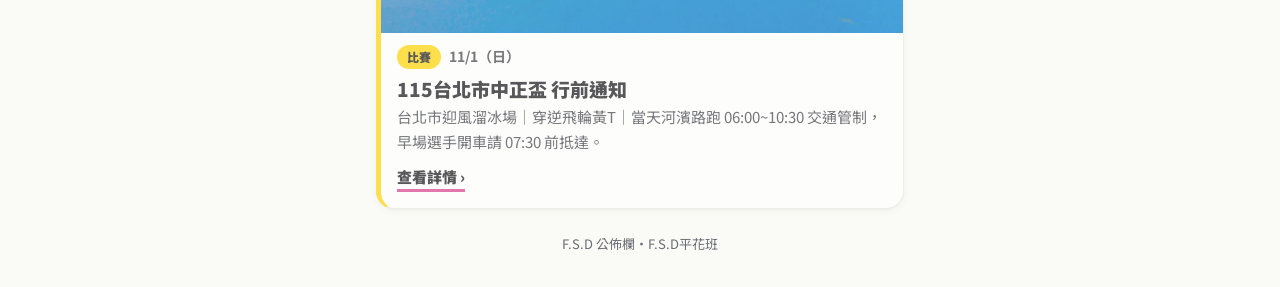
==== commit e877a83e: "發布全國中正盃行前通知 拿掉草稿標示，封面維持另一張迎風溜冰場官方照片。  Co-authored-by: wayneking66 <wayneking66@users.noreply.github." ====
--- a/index.html
+++ b/index.html
@@ -48,7 +48,7 @@
       <span class="thumb"><img src="assets/venue-yingfeng-rink.jpg" alt="迎風河濱公園競速溜冰場" loading="lazy"></span>
       <div class="row"><span class="cat 比賽">比賽</span><time datetime="2026-11-13">11/13（五）～11/15（日）</time></div>
       <h2>【115年全國中正盃－行前通知】</h2>
-      <p>〔待確認草稿，尚未發布〕11/13（五）至11/15（日）台北迎風溜冰場｜自由式輪滑｜本隊為官方場次時段，實際以現場公告為準。</p>
+      <p>11/13（五）至11/15（日）台北迎風溜冰場｜自由式輪滑｜本隊為官方場次時段，實際以現場公告為準。</p>
       <span class="more">查看詳情 ›</span>
     </a>
     <a class="item 比賽 has-img" href="notices/2026-11-01-zhongzheng-cup.html" data-cat="比賽" data-date="2026-11-01">
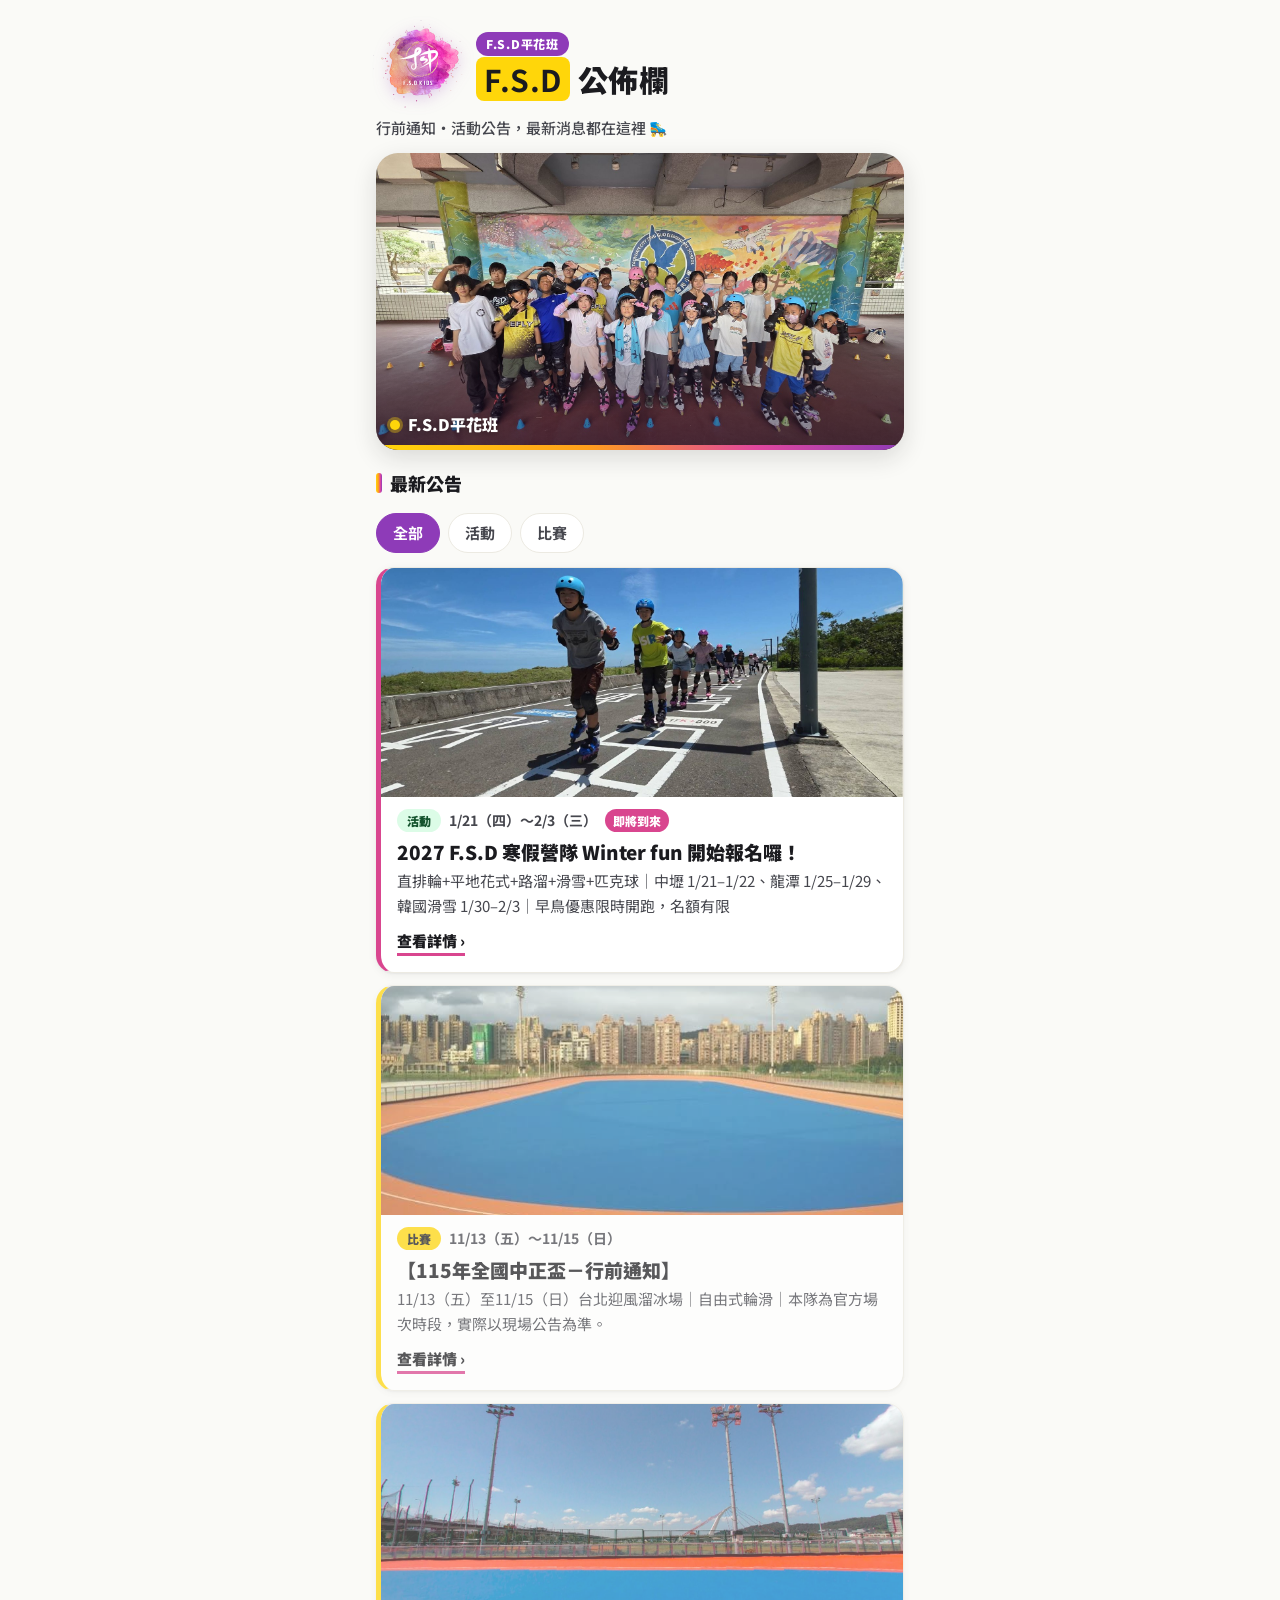
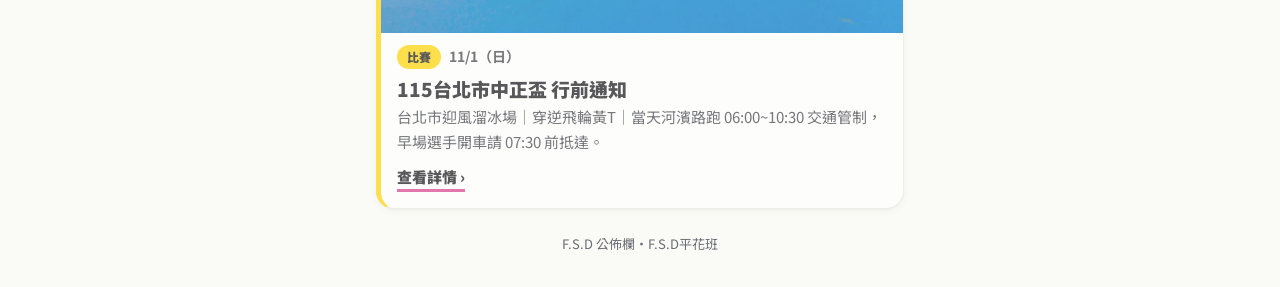
==== commit 6bdbf2e0: "全國中正盃封面改用指定的迎風溜冰場照片 只換這則公告的封面，並拿掉原先體育局照片出處。  Co-authored-by: wayneking66 <wayneking66@users.noreply." ====
--- a/index.html
+++ b/index.html
@@ -45,7 +45,7 @@
       <span class="more">查看詳情 ›</span>
     </a>
     <a class="item 比賽 has-img" href="notices/2026-11-13-national-zhongzheng.html" data-cat="比賽" data-date="2026-11-13">
-      <span class="thumb"><img src="assets/venue-yingfeng-rink.jpg" alt="迎風河濱公園競速溜冰場" loading="lazy"></span>
+      <span class="thumb"><img src="assets/venue-yingfeng-cat.jpg" alt="迎風河濱公園競速溜冰場" loading="lazy"></span>
       <div class="row"><span class="cat 比賽">比賽</span><time datetime="2026-11-13">11/13（五）～11/15（日）</time></div>
       <h2>【115年全國中正盃－行前通知】</h2>
       <p>11/13（五）至11/15（日）台北迎風溜冰場｜自由式輪滑｜本隊為官方場次時段，實際以現場公告為準。</p>
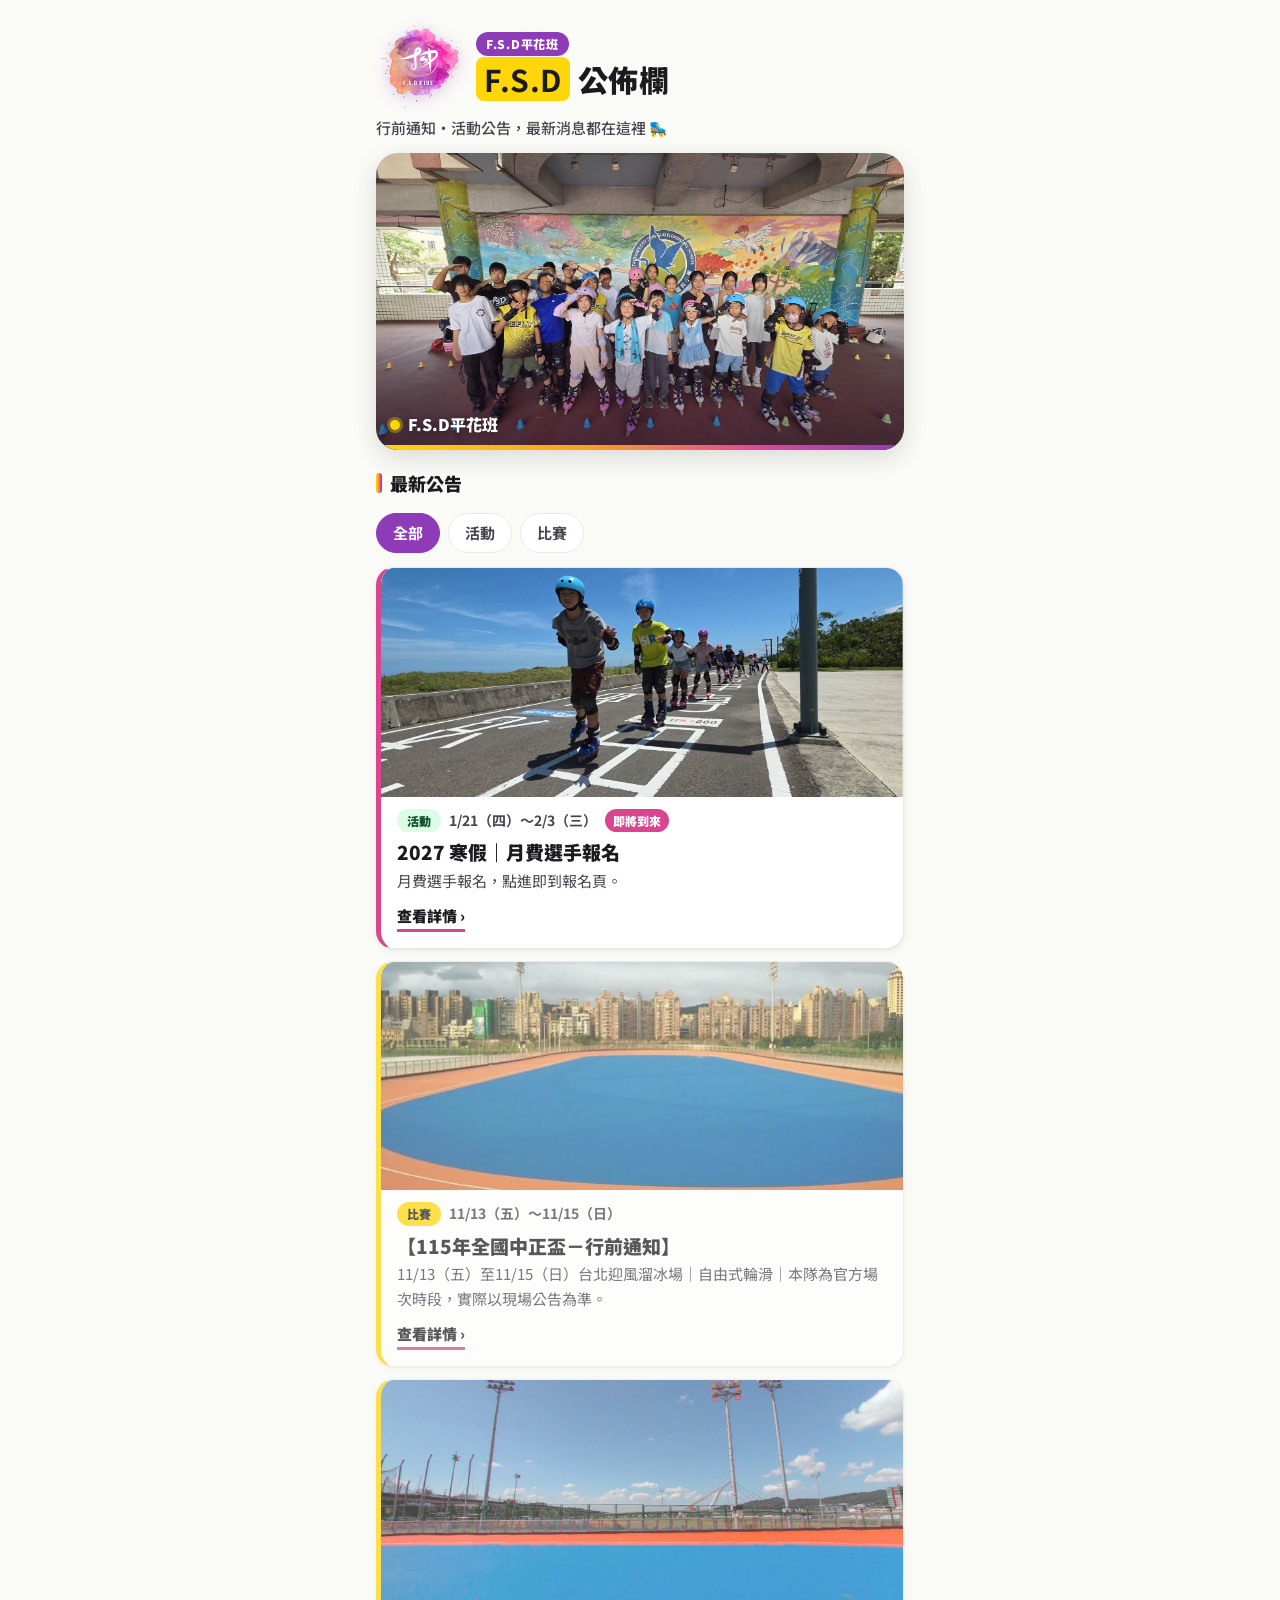
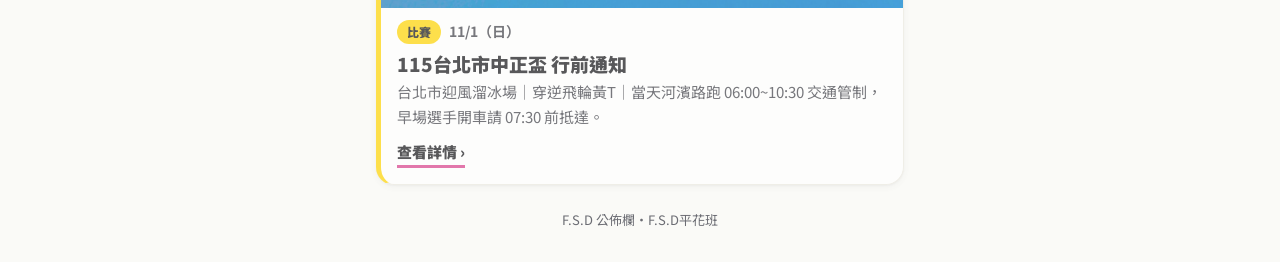
==== commit a170ed18: "首頁營隊卡片改連 2027 寒假月費選手報名 封面維持原圖，Winter fun 公告頁仍保留給舊連結。  Co-authored-by: wayneking66 <wayneking66@users" ====
--- a/index.html
+++ b/index.html
@@ -37,11 +37,11 @@
   <h2 class="sec-h">最新公告</h2>
   <nav class="filters" aria-label="分類篩選"><button type="button" data-f="" aria-pressed="true">全部</button><button type="button" data-f="活動" aria-pressed="false">活動</button><button type="button" data-f="比賽" aria-pressed="false">比賽</button></nav>
   <div class="list" id="list">
-    <a class="item 活動 has-img" href="notices/2027-01-21-winter-fun.html" data-cat="活動" data-date="2027-01-21">
+    <a class="item 活動 has-img" href="https://fsd-winter-2027.netlify.app" data-cat="活動" data-date="2027-01-21">
       <span class="thumb"><img src="assets/winter-fun-cover.jpg" alt="F.S.D 路溜" loading="lazy"></span>
       <div class="row"><span class="cat 活動">活動</span><time datetime="2027-01-21">1/21（四）～2/3（三）</time></div>
-      <h2>2027 F.S.D 寒假營隊 Winter fun 開始報名囉！</h2>
-      <p>直排輪+平地花式+路溜+滑雪+匹克球｜中壢 1/21–1/22、龍潭 1/25–1/29、韓國滑雪 1/30–2/3｜早鳥優惠限時開跑，名額有限</p>
+      <h2>2027 寒假｜月費選手報名</h2>
+      <p>月費選手報名，點進即到報名頁。</p>
       <span class="more">查看詳情 ›</span>
     </a>
     <a class="item 比賽 has-img" href="notices/2026-11-13-national-zhongzheng.html" data-cat="比賽" data-date="2026-11-13">
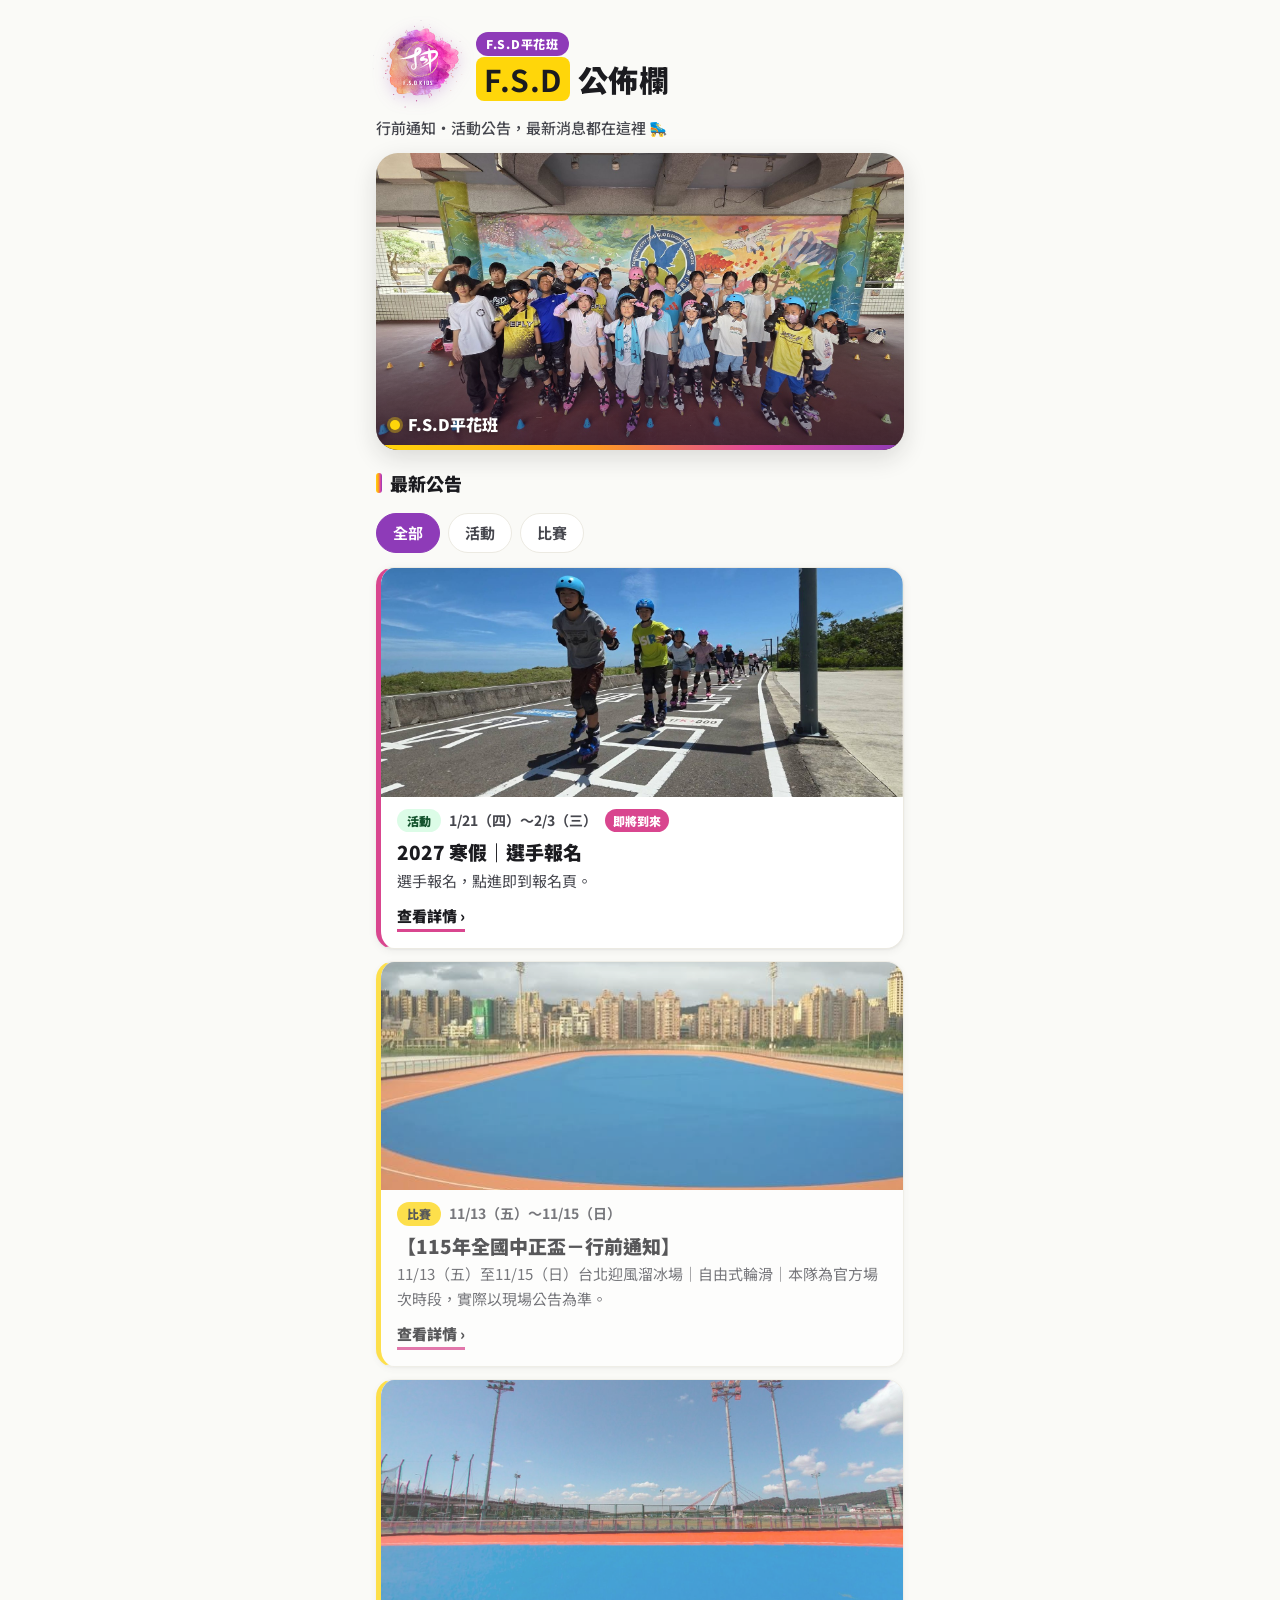
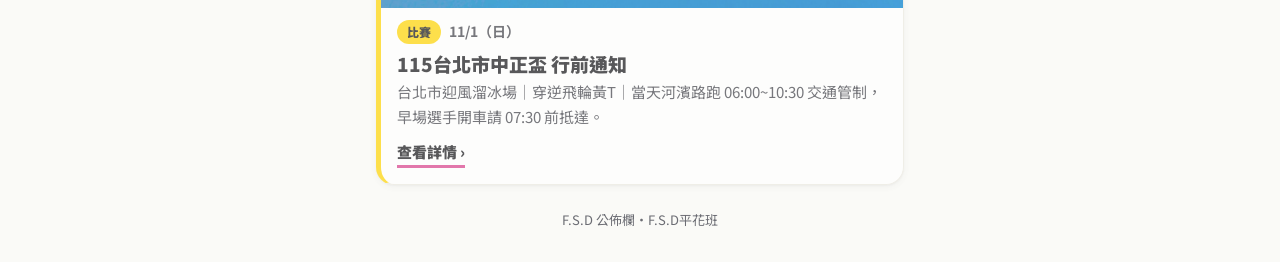
==== commit 2d4977a9: "首頁選手報名卡片拿掉月費 Co-authored-by: wayneking66 <wayneking66@users.noreply.github.com>" ====
--- a/index.html
+++ b/index.html
@@ -40,8 +40,8 @@
     <a class="item 活動 has-img" href="https://fsd-winter-2027.netlify.app" data-cat="活動" data-date="2027-01-21">
       <span class="thumb"><img src="assets/winter-fun-cover.jpg" alt="F.S.D 路溜" loading="lazy"></span>
       <div class="row"><span class="cat 活動">活動</span><time datetime="2027-01-21">1/21（四）～2/3（三）</time></div>
-      <h2>2027 寒假｜月費選手報名</h2>
-      <p>月費選手報名，點進即到報名頁。</p>
+      <h2>2027 寒假｜選手報名</h2>
+      <p>選手報名，點進即到報名頁。</p>
       <span class="more">查看詳情 ›</span>
     </a>
     <a class="item 比賽 has-img" href="notices/2026-11-13-national-zhongzheng.html" data-cat="比賽" data-date="2026-11-13">
